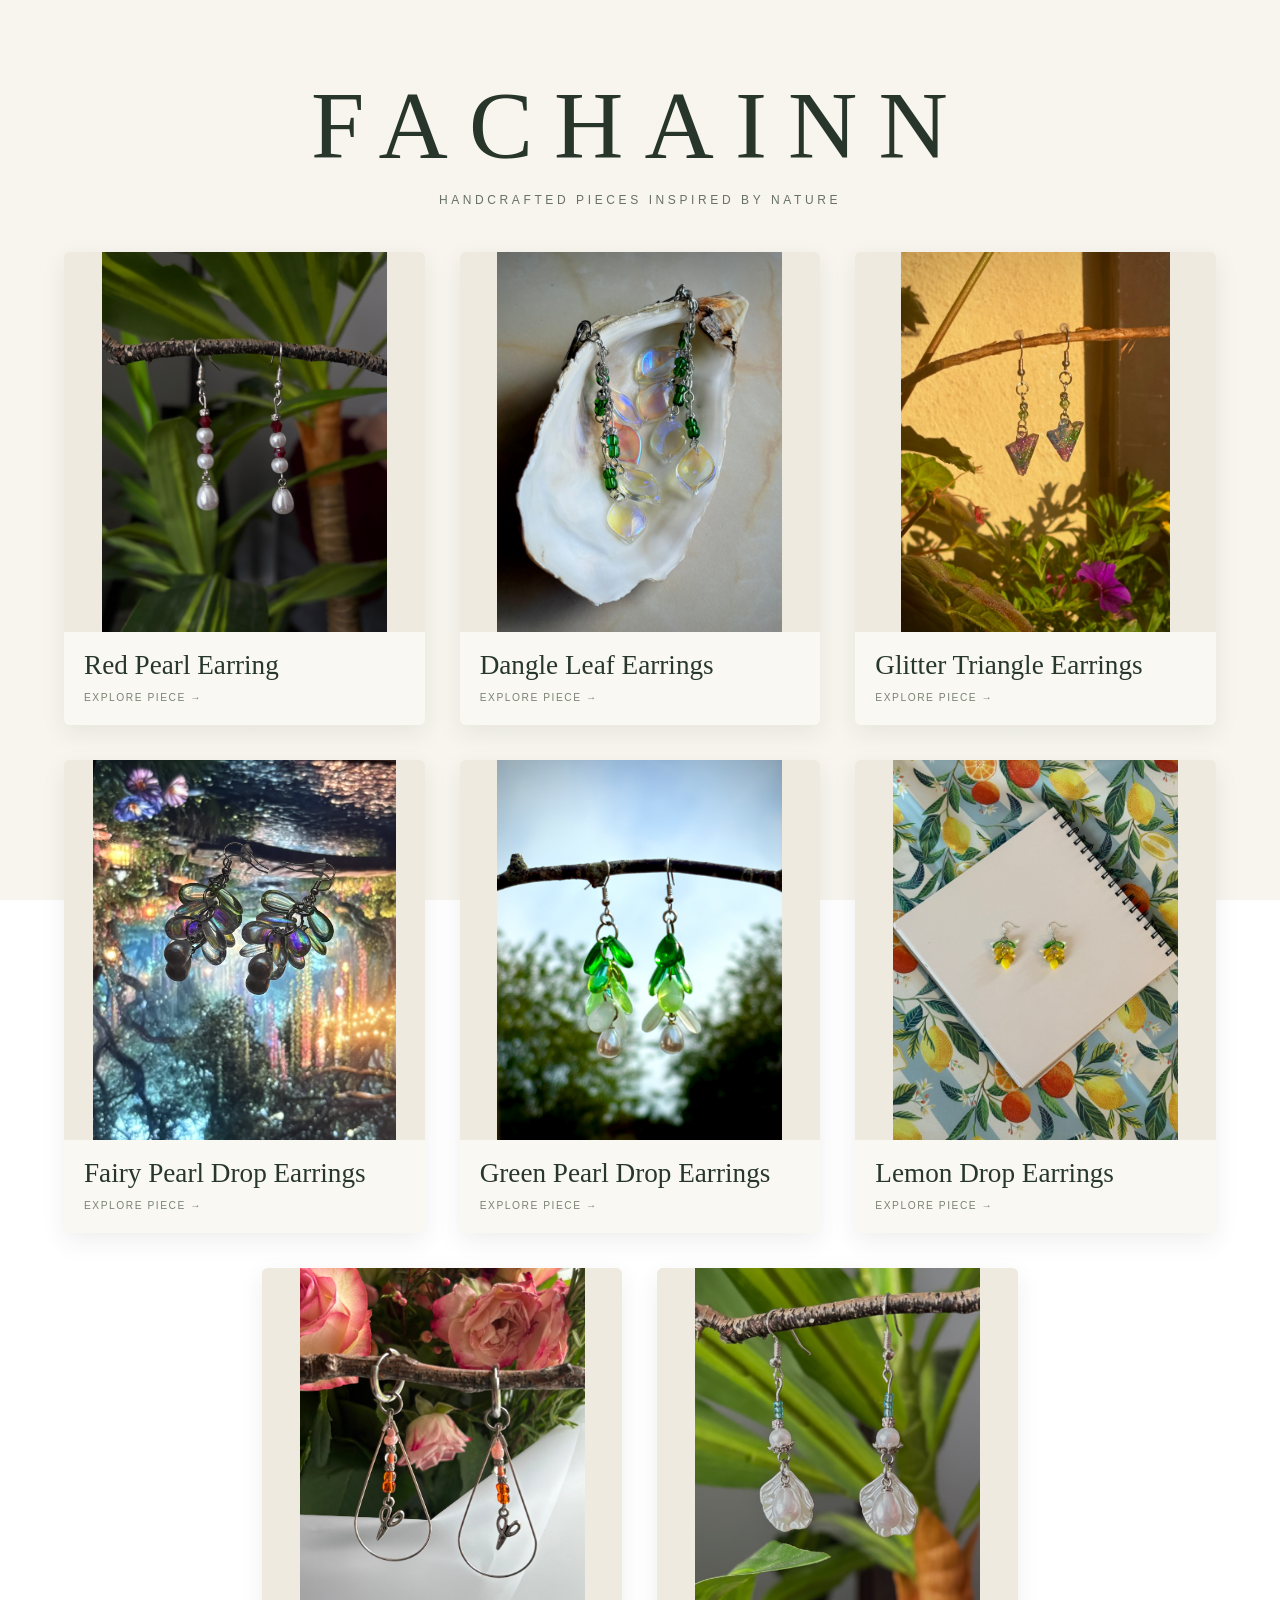
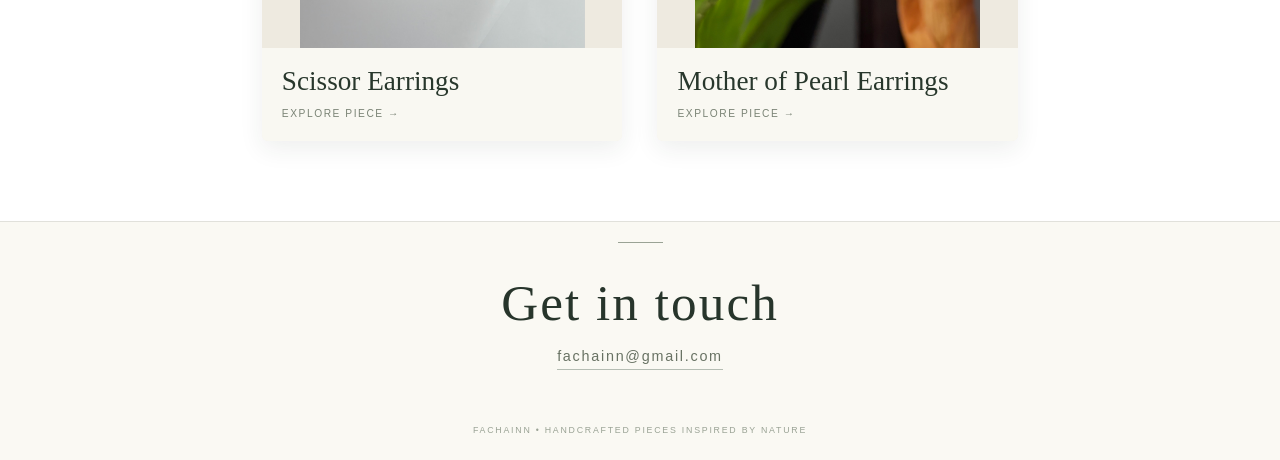
==== index.html @ f386642f "First Project Upload" ====
<!DOCTYPE html>
<html lang="en">
<head>
    <meta charset="UTF-8">
    <meta name="viewport" content="width=device-width, initial-scale=1.0">
    <title>FACHAINN</title>
    <link rel="stylesheet" href="index.css">
</head>

<body>

    <header class="site-header">
        <h1>FACHAINN</h1>
        <p>Handcrafted pieces inspired by nature</p>
    </header>

    <main class="gallery">

        <a href="redpearl.html" class="display">
            <img src="redpearl/redpearl2.jpeg" class="display-images" alt="Red Pearl Earrings">
            <div class="display-info">
                <h2>Red Pearl Earring</h2>
                <span>Explore piece →</span>
            </div>
        </a>


        <a href="glassleaf.html" class="display">
            <img src="glassleaf/glassleaf1.jpeg" class="display-images" alt="Dangle Leaf Earrings">
            <div class="display-info">
                <h2>Dangle Leaf Earrings</h2>
                <span>Explore piece →</span>
            </div>
        </a>


        <a href="triangle.html" class="display">
            <img src="triangle/triangle2.jpeg" class="display-images" alt="Glitter Triangle Earrings">
            <div class="display-info">
                <h2>Glitter Triangle Earrings</h2>
                <span>Explore piece →</span>
            </div>
        </a>

        <a href="fairy.html" class="display">
            <img src="fairy/fairy2.jpeg" class="display-images" alt="Fairy Drop Earrings">
            <div class="display-info">
                <h2>Fairy Pearl Drop Earrings</h2>
                <span>Explore piece →</span>
            </div>
        </a>


        <a href="greendrop.html" class="display">
            <img src="greendrop/greendrop3.jpeg" class="display-images" alt="Green Drop Earrings">
            <div class="display-info">
                <h2>Green Pearl Drop Earrings</h2>
                <span>Explore piece →</span>
            </div>
        </a>
        

    

        <a href="lemondrop.html" class="display">
            <img src="lemondrop/lemondrop5.jpeg" class="display-images" alt="Lemon Drop Earrings">
            <div class="display-info">
                <h2>Lemon Drop Earrings</h2>
                <span>Explore piece →</span>
            </div>
        </a>

        <a href="scissors.html" class="display">
            <img src="scissors/scissors3.jpeg" class="display-images" alt="Scissor Earrings">
            <div class="display-info">
                <h2>Scissor Earrings</h2>
                <span>Explore piece →</span>
            </div>
        </a>

        <a href="shell.html" class="display">
            <img src="shell/shell2.jpeg" class="display-images" alt="Shell Earrings">
            <div class="display-info">
                <h2>Mother of Pearl Earrings</h2>
                <span>Explore piece →</span>
            </div>
        </a>

    </main>


   <footer>
        <span class="contact">
            Get in touch
        </span>    
        <a href="https://mail.google.com/mail/?view=cm&fs=1&to=fachainn@gmail.com">fachainn@gmail.com</a>
    </footer>
    
    

</body>
</html>
---- index.css ----
* {
    box-sizing: border-box;
}

html, body {
    margin: 0; min-height: 100%;
}


 body { 
    color: #2d3028;
    background: linear-gradient( rgba(245, 242, 232, 0.78), rgba(245, 242, 232, 0.78) ), 
    url("images/background1.png"); 
    background-size: cover; 
    background-position: center; 
    background-attachment: fixed;
    font-family: 'Montserrat', sans-serif; 
}
 






  .site-header { 
    text-align: center; padding: 70px 20px 45px; 
} 



.site-header h1 {
    margin: 0; 
    font-family: 'Cormorant Garamond', serif; 
    font-size: clamp(3rem, 8vw, 6rem);
    font-weight: 500; 
    letter-spacing: 0.22em; 
    color: #27352b; 
}


 .site-header p {
    margin: 12px 0 0; 
    font-size: 0.75rem; 
    letter-spacing: 0.3em; 
    text-transform: uppercase; 
    color: #687263; 
}






  .gallery {
    width: min(1300px, 90%);
    margin: 0 auto 80px;
    display: grid;
    grid-template-columns: repeat(6, 1fr);
    gap: 35px;
}

.display:nth-child(1),
.display:nth-child(2),
.display:nth-child(3),
.display:nth-child(4),
.display:nth-child(5),
.display:nth-child(6) {
    grid-column: span 2;
}

.display:nth-child(7) {
    grid-column: 2 / span 2;
}

.display:nth-child(8) {
    grid-column: 4 / span 2;
}






.display {
    display: block;
    overflow: hidden;
    text-decoration: none;
    color: inherit;
    background: #f5f2e8;
    border-radius: 6px;
    box-shadow: 0 8px 25px rgba(40, 45, 35, 0.08);
    transition:
        transform 0.4s ease,
        box-shadow 0.4s ease;
}
    
.display:hover {
    transform: translateY(-6px);
    box-shadow: 0 18px 40px rgba(40, 45, 35, 0.16);
}

.display-images {
    display: block;
    width: 100%;
    height: 380px;
    object-fit: contain;
    background: #eeeae0;
    cursor: pointer;
    transition: transform 0.5s ease;
}

.display:hover .display-images {
    transform: scale(1.025);
}

 
 



.display-info {
    padding: 18px 20px 20px;
    background: rgba(250, 249, 243, 0.95);
}

.display-info h2 {
    margin: 0 0 6px;
    font-family: 'Cormorant Garamond', serif;
    font-size: clamp(1.7rem, 1.8vw, 2rem);
    font-weight: 500;
    color: #28372c;
}
    
.display-info span {
    font-family: 'Montserrat', sans-serif;
    font-size: clamp(0.6rem, 0.8vw, 0.9rem);
    letter-spacing: 0.15em;
    text-transform: uppercase;
    color: #7a8375;
    transition: color 0.3s ease;
}

.display:hover .display-info span {
    color: #354d3a;
}

@media (max-width: 1000px) {

    .site-header {
        padding: 55px 20px 40px;
    }

    .gallery {
        width: 88%;
        grid-template-columns: repeat(2, 1fr);
        gap: 25px;
    }

    .display:nth-child(n) {
        grid-column: auto;
    }

    .display-images {
        height: clamp(260px, 35vw, 340px);
    }
}



@media (max-width: 600px) {

    .site-header {
        padding: 45px 15px 30px;
    }

    .site-header h1 {
        font-size: clamp(2.8rem, 13vw, 4rem);
        letter-spacing: 0.13em;
    }

    .site-header p {
        font-size: 0.58rem;
        letter-spacing: 0.18em;
        line-height: 1.7;
    }
 .gallery {
        width: 90%;
        grid-template-columns: 1fr;
        gap: 25px;
        margin-bottom: 70px;
    }

    .display:nth-child(n) {
        grid-column: auto;
    }

    .display-images {
        height: 320px;
    }

    .display-info {
        padding: 16px 18px 18px;
    }

    .display-info h2 {
        font-size: 1.4rem;
    }
    @media (max-width: 400px) {

    .site-header {
        padding-top: 35px;
    }

    .gallery {
        width: 92%;
        gap: 20px;
    }

    .display-images {
        height: 280px;
    }

    .display-info h2 {
        font-size: 1.3rem;
    }

}
}
    
   



    
footer {
    position: relative;
    margin-top: 40px;
    padding: 20px 20px 25px;
    text-align: center;
    background: rgba(250, 249, 243, 0.94);
    border-top: 1px solid rgba(45, 48, 40, 0.12);
}

footer::before {
    content: "";
    display: block;
    width: 45px;
    height: 1px;
    margin: 0 auto 30px;
    background: #9aa395;
}

.contact {
    display: block;
    margin: 0 0 15px;
    font-family: 'Cormorant Garamond', serif;
    font-size: clamp(2rem, 5vw, 3.2rem);
    font-weight: 500;
    letter-spacing: 0.04em;
    color: #27352b;
}

footer a {
    display: inline-block;
    font-family: 'Montserrat', sans-serif;
    font-size: clamp(0.75rem, 1.5vw, 0.9rem);
    letter-spacing: 0.12em;
    color: #687263;
    text-decoration: none;
    border-bottom: 1px solid rgba(53, 77, 58, 0.35);
    padding-bottom: 5px;
    transition:
        color 0.3s ease,
        border-color 0.3s ease;
}

footer a:hover {
    color: #354d3a;
    border-color: #354d3a;
}

footer::after {
    content: "FACHAINN • Handcrafted pieces inspired by nature";
    display: block;
    margin-top: 55px;
    font-family: 'Montserrat', sans-serif;
    font-size: 0.55rem;
    letter-spacing: 0.2em;
    text-transform: uppercase;
    color: #9aa395;
}
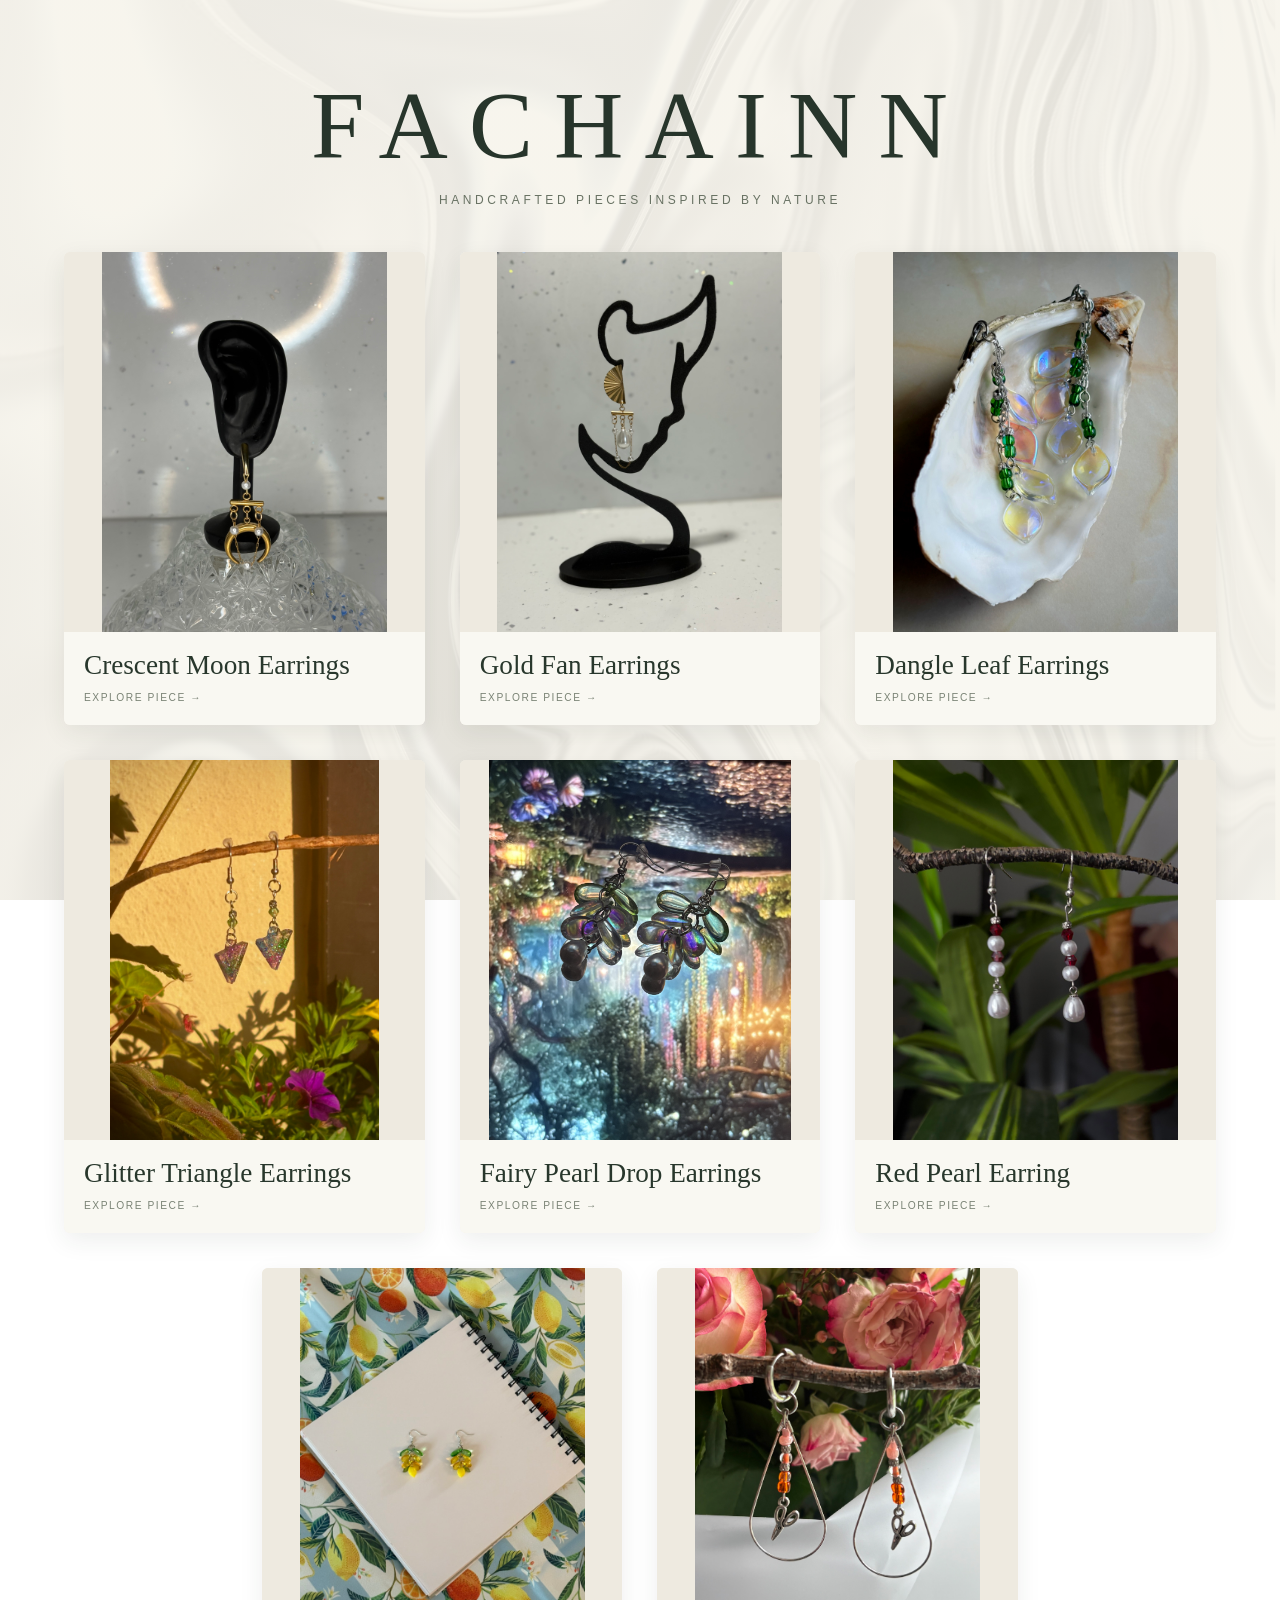
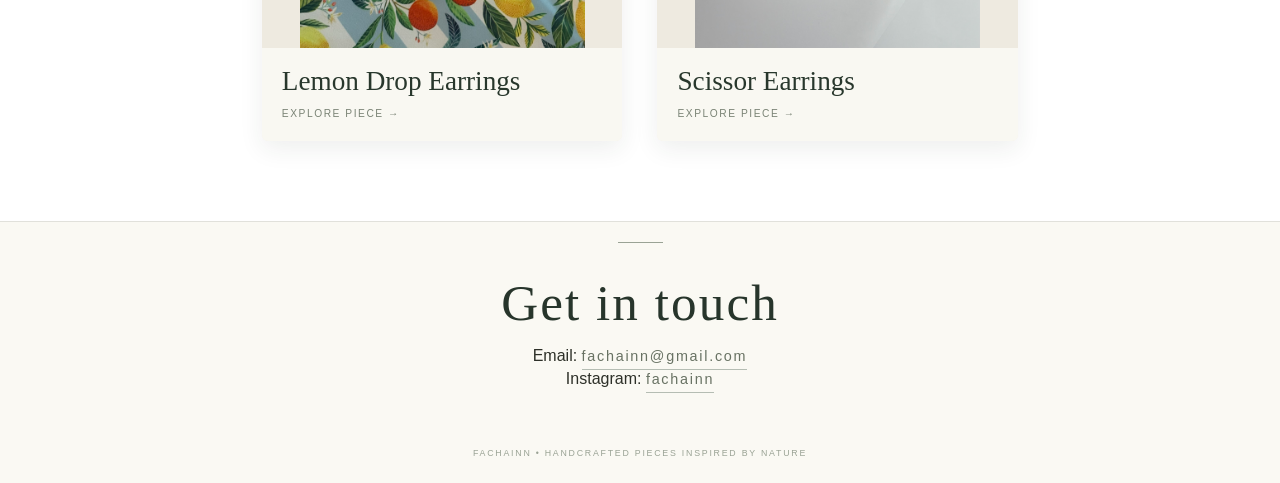
==== commit 51eb4876: "updated earring selection" ====
--- a/index.html
+++ b/index.html
@@ -16,10 +16,18 @@
 
     <main class="gallery">
 
-        <a href="redpearl.html" class="display">
-            <img src="redpearl/redpearl2.jpeg" class="display-images" alt="Red Pearl Earrings">
+        <a href="greendrop.html" class="display">
+            <img src="crescent/crescentmoon1.jpeg" class="display-images" alt="Gold Crescent Moon Earrings">
             <div class="display-info">
-                <h2>Red Pearl Earring</h2>
+                <h2>Crescent Moon Earrings</h2>
+                <span>Explore piece →</span>
+            </div>
+        </a>
+
+        <a href="goldfan.html" class="display">
+            <img src="goldfan/goldfan1.jpeg" class="display-images" alt="Dangle Leaf Earrings">
+            <div class="display-info">
+                <h2>Gold Fan Earrings</h2>
                 <span>Explore piece →</span>
             </div>
         </a>
@@ -51,10 +59,10 @@
         </a>
 
 
-        <a href="greendrop.html" class="display">
-            <img src="greendrop/greendrop3.jpeg" class="display-images" alt="Green Drop Earrings">
+        <a href="redpearl.html" class="display">
+            <img src="redpearl/redpearl2.jpeg" class="display-images" alt="Red Pearl Earrings">
             <div class="display-info">
-                <h2>Green Pearl Drop Earrings</h2>
+                <h2>Red Pearl Earring</h2>
                 <span>Explore piece →</span>
             </div>
         </a>
@@ -78,13 +86,7 @@
             </div>
         </a>
 
-        <a href="shell.html" class="display">
-            <img src="shell/shell2.jpeg" class="display-images" alt="Shell Earrings">
-            <div class="display-info">
-                <h2>Mother of Pearl Earrings</h2>
-                <span>Explore piece →</span>
-            </div>
-        </a>
+
 
     </main>
 
@@ -92,8 +94,12 @@
    <footer>
         <span class="contact">
             Get in touch
-        </span>    
+        </span>   
+        <span>Email:</span> 
         <a href="https://mail.google.com/mail/?view=cm&fs=1&to=fachainn@gmail.com">fachainn@gmail.com</a>
+        <br>
+        <span>Instagram:</span>
+        <a href="https://www.instagram.com/fachainn?utm_source=ig_web_button_share_sheet&vrfl=ZDNlZDc0MzIxNw==">fachainn</a>
     </footer>
     
     
--- a/index.css
+++ b/index.css
@@ -10,7 +10,7 @@
  body { 
     color: #2d3028;
     background: linear-gradient( rgba(245, 242, 232, 0.78), rgba(245, 242, 232, 0.78) ), 
-    url("images/background1.png"); 
+    url("images/Background1.png"); 
     background-size: cover; 
     background-position: center; 
     background-attachment: fixed;
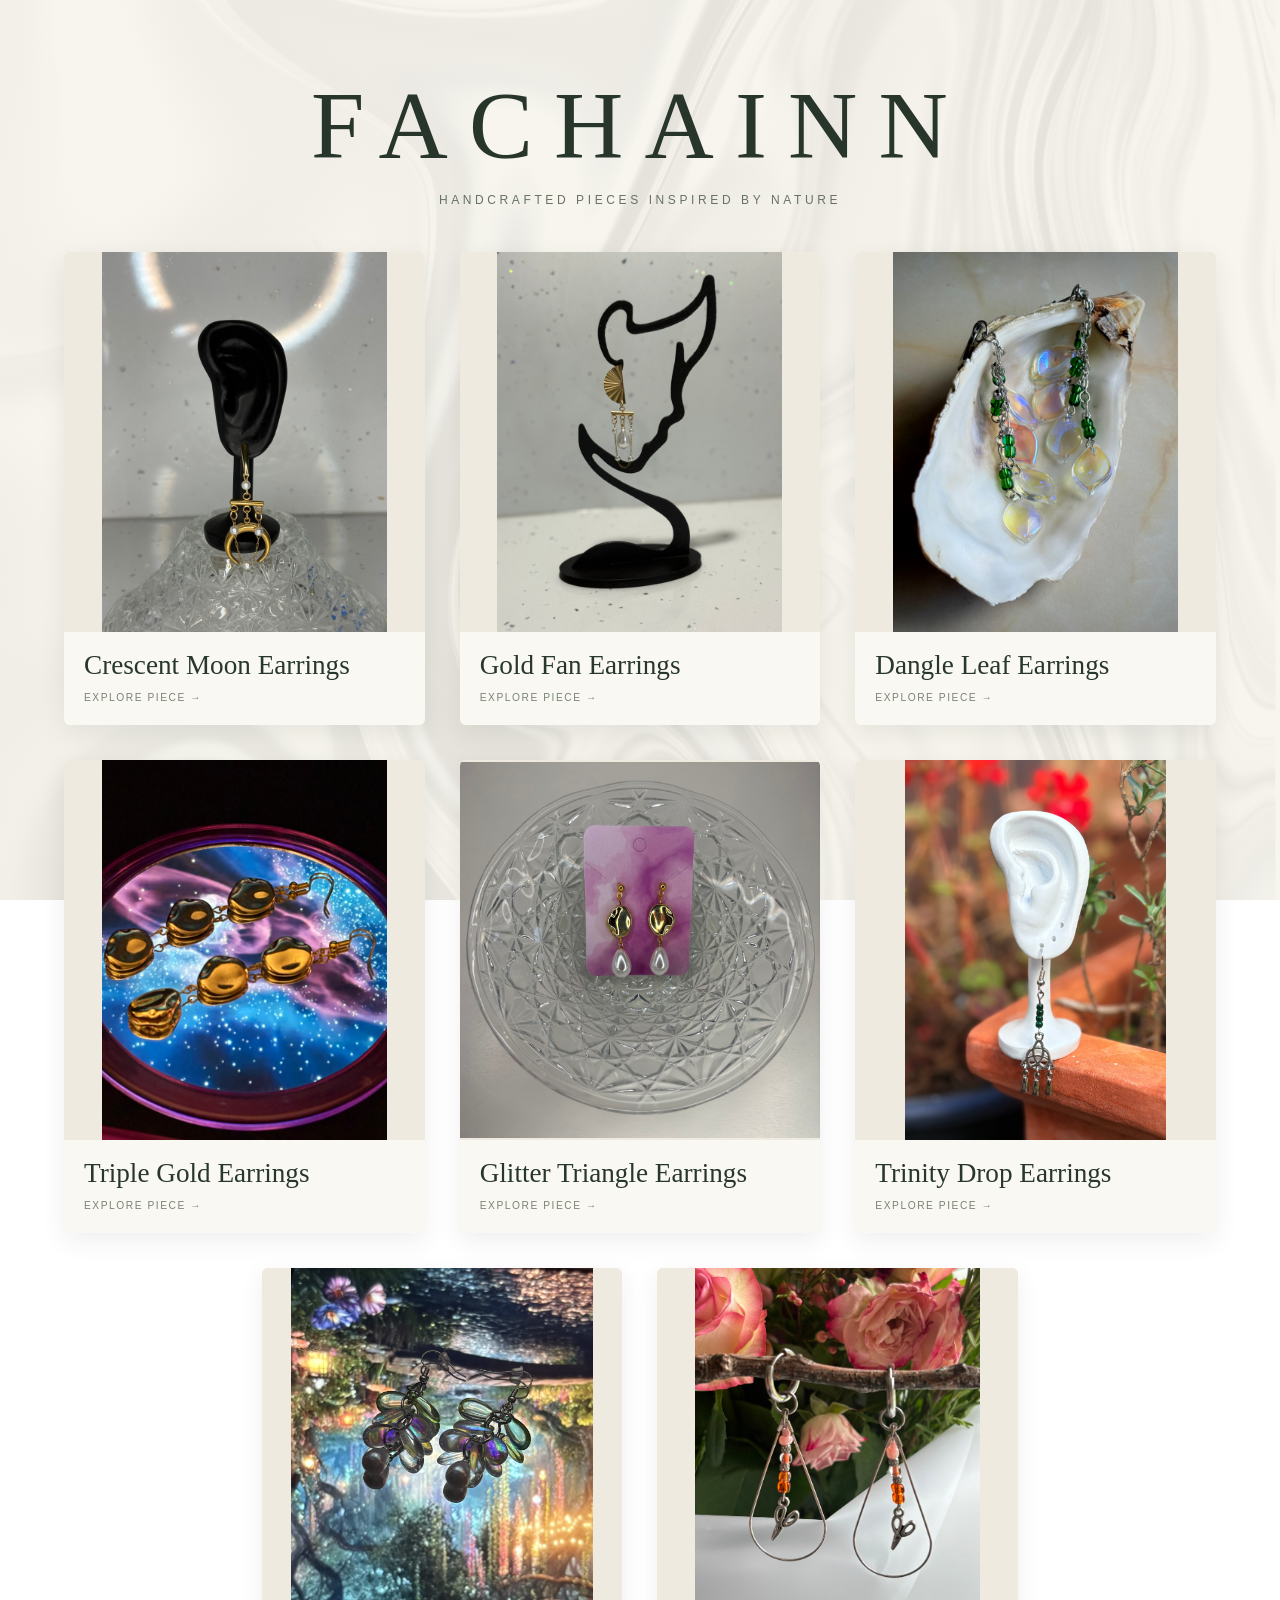
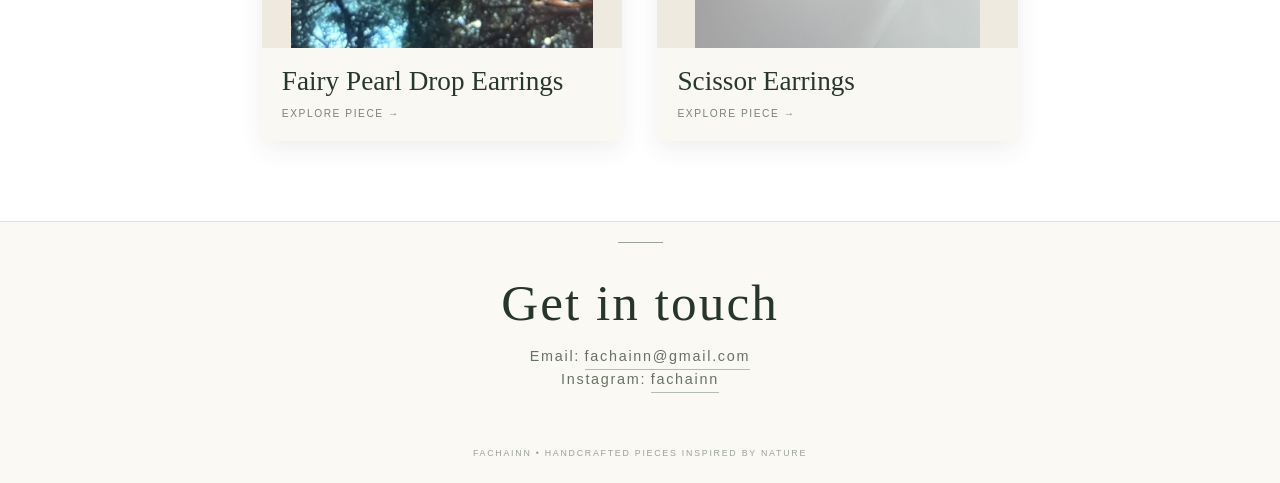
==== commit d6e4dcc3: "More earring selection" ====
--- a/index.html
+++ b/index.html
@@ -41,11 +41,35 @@
             </div>
         </a>
 
+        <a href="redpearl.html" class="display">
+            <img src="triplegold/triplegold4.jpeg" class="display-images" alt="Triple Gold Earrings">
+            <div class="display-info">
+                <h2>Triple Gold Earrings</h2>
+                <span>Explore piece →</span>
+            </div>
+        </a>
+
 
         <a href="triangle.html" class="display">
-            <img src="triangle/triangle2.jpeg" class="display-images" alt="Glitter Triangle Earrings">
+            <img src="golddrop/golddrop4.jpeg" class="display-images" alt="Glitter Triangle Earrings">
             <div class="display-info">
                 <h2>Glitter Triangle Earrings</h2>
+                <span>Explore piece →</span>
+            </div>
+        </a>
+
+    
+
+        
+
+        
+
+    
+
+        <a href="lemondrop.html" class="display">
+            <img src="trinitydrop/trinitydrop1.jpeg" class="display-images" alt="Lemon Drop Earrings">
+            <div class="display-info">
+                <h2>Trinity Drop Earrings</h2>
                 <span>Explore piece →</span>
             </div>
         </a>
@@ -54,26 +78,6 @@
             <img src="fairy/fairy2.jpeg" class="display-images" alt="Fairy Drop Earrings">
             <div class="display-info">
                 <h2>Fairy Pearl Drop Earrings</h2>
-                <span>Explore piece →</span>
-            </div>
-        </a>
-
-
-        <a href="redpearl.html" class="display">
-            <img src="redpearl/redpearl2.jpeg" class="display-images" alt="Red Pearl Earrings">
-            <div class="display-info">
-                <h2>Red Pearl Earring</h2>
-                <span>Explore piece →</span>
-            </div>
-        </a>
-        
-
-    
-
-        <a href="lemondrop.html" class="display">
-            <img src="lemondrop/lemondrop5.jpeg" class="display-images" alt="Lemon Drop Earrings">
-            <div class="display-info">
-                <h2>Lemon Drop Earrings</h2>
                 <span>Explore piece →</span>
             </div>
         </a>
@@ -95,10 +99,10 @@
         <span class="contact">
             Get in touch
         </span>   
-        <span>Email:</span> 
+        <span class="precontact">Email:</span> 
         <a href="https://mail.google.com/mail/?view=cm&fs=1&to=fachainn@gmail.com">fachainn@gmail.com</a>
         <br>
-        <span>Instagram:</span>
+        <span class="precontact">Instagram:</span>
         <a href="https://www.instagram.com/fachainn?utm_source=ig_web_button_share_sheet&vrfl=ZDNlZDc0MzIxNw==">fachainn</a>
     </footer>
     
--- a/index.css
+++ b/index.css
@@ -259,6 +259,14 @@
     font-weight: 500;
     letter-spacing: 0.04em;
     color: #27352b;
+}
+
+.precontact {
+    display: inline-block;
+    font-family: 'Montserrat', sans-serif;
+    font-size: clamp(0.75rem, 1.5vw, 0.9rem);
+    letter-spacing: 0.12em;
+    color: #687263;
 }
 
 footer a {
